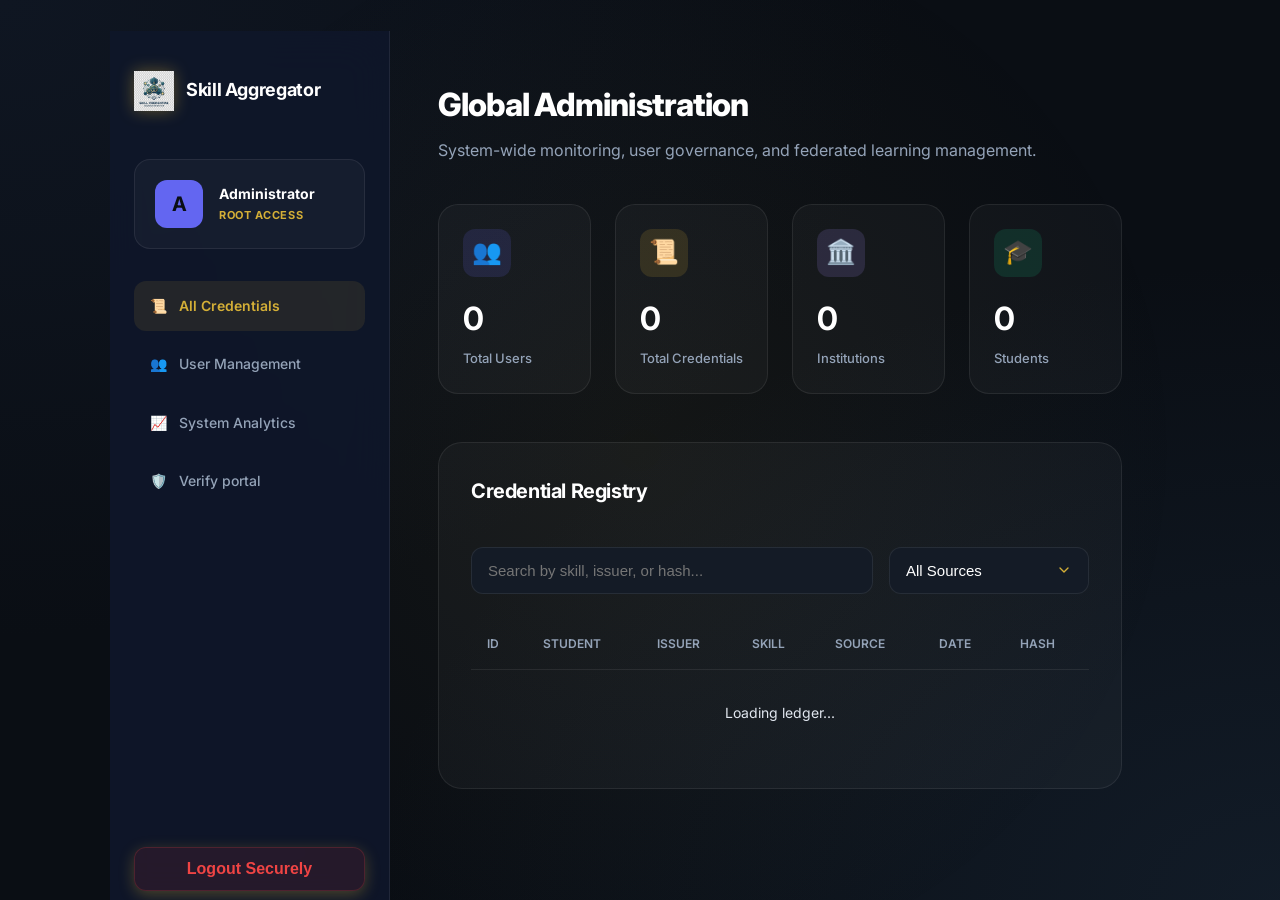
==== frontend/admin-dashboard.html @ e486b058 "Initial commit for Blockchain Skill Credential Aggregator System" ====
<!DOCTYPE html>
<html lang="en">

<head>
    <meta charset="UTF-8">
    <meta name="viewport" content="width=device-width, initial-scale=1.0">
    <title>Admin Dashboard - Skill Credential Aggregator</title>
    <link rel="stylesheet" href="style.css">
    <link rel="stylesheet" href="dashboard.css">
    <link rel="preconnect" href="https://fonts.googleapis.com">
    <link rel="preconnect" href="https://fonts.gstatic.com" crossorigin>
    <link href="https://fonts.googleapis.com/css2?family=Inter:wght@400;600;700&display=swap" rel="stylesheet">
    <script src="script.js" defer></script>
    <style>
        .badge-student {
            background: rgba(59, 130, 246, 0.1);
            color: #3b82f6;
        }

        .badge-institution {
            background: rgba(167, 139, 250, 0.1);
            color: #a78bfa;
        }

        .badge-admin {
            background: rgba(245, 158, 11, 0.1);
            color: #f59e0b;
        }

        .tab-btn {
            background: transparent;
            border: 1px solid var(--glass-border);
            color: var(--text-dim);
            padding: 10px 24px;
            border-radius: 10px;
            cursor: pointer;
            font-weight: 600;
            transition: var(--transition);
        }

        .tab-btn.active {
            background: var(--accent);
            color: var(--primary);
            border-color: var(--accent);
        }

        .tab-content {
            display: none;
        }

        .tab-content.active {
            display: block;
        }
    </style>
</head>

<body>
    <div class="dashboard">
        <!-- Sidebar -->
        <aside class="sidebar">
            <div class="sidebar-header">
                <img src="logo.png" alt="Logo" class="sidebar-logo">
                <div class="sidebar-title">Skill Aggregator</div>
            </div>

            <div class="user-profile">
                <div class="user-avatar" style="background: var(--info);">A</div>
                <div class="user-details">
                    <h3 id="adminNameHeader">Administrator</h3>
                    <p>Root Access</p>
                </div>
            </div>

            <nav class="nav-menu">
                <a href="#" class="nav-link tab-link active" onclick="switchTab('credentials')">
                    <span class="nav-icon">📜</span>
                    All Credentials
                </a>
                <a href="#" class="nav-link tab-link" onclick="switchTab('users')">
                    <span class="nav-icon">👥</span>
                    User Management
                </a>
                <a href="#" class="nav-link tab-link" onclick="switchTab('analytics')">
                    <span class="nav-icon">📈</span>
                    System Analytics
                </a>
                <a href="verify.html" class="nav-link">
                    <span class="nav-icon">🛡️</span>
                    Verify portal
                </a>
            </nav>

            <button class="logout-btn-sidebar" onclick="logout()">Logout Securely</button>
        </aside>

        <!-- Main Content -->
        <main class="main-content">
            <div class="page-header">
                <h1>Global Administration</h1>
                <p>System-wide monitoring, user governance, and federated learning management.</p>
            </div>

            <!-- Statistics Grid -->
            <div class="dashboard-grid">
                <div class="stat-card info">
                    <div class="stat-icon">👥</div>
                    <div class="stat-value" id="totalUsers">0</div>
                    <div class="stat-label">Total Users</div>
                </div>
                <div class="stat-card gold">
                    <div class="stat-icon">📜</div>
                    <div class="stat-value" id="totalCredentials">0</div>
                    <div class="stat-label">Total Credentials</div>
                </div>
                <div class="stat-card purple">
                    <div class="stat-icon">🏛️</div>
                    <div class="stat-value" id="totalInstitutions">0</div>
                    <div class="stat-label">Institutions</div>
                </div>
                <div class="stat-card success">
                    <div class="stat-icon">🎓</div>
                    <div class="stat-value" id="totalStudents">0</div>
                    <div class="stat-label">Students</div>
                </div>
            </div>

            <!-- Content Area -->
            <div class="content-section">
                <!-- Credentials Tab -->
                <div id="credentials-tab" class="tab-content active">
                    <div class="section-head">
                        <h2>Credential Registry</h2>
                    </div>

                    <div style="display: flex; gap: 16px; margin-bottom: 24px;">
                        <input type="text" id="credentialSearch" placeholder="Search by skill, issuer, or hash..."
                            onkeyup="filterCredentials()" style="flex: 1;">
                        <select id="credentialFilter" onchange="filterCredentials()" style="width: 200px;">
                            <option value="all">All Sources</option>
                            <option value="internal">Internal Only</option>
                            <option value="external">External Only</option>
                        </select>
                    </div>

                    <div class="table-container">
                        <table>
                            <thead>
                                <tr>
                                    <th>ID</th>
                                    <th>Student</th>
                                    <th>Issuer</th>
                                    <th>Skill</th>
                                    <th>Source</th>
                                    <th>Date</th>
                                    <th>Hash</th>
                                </tr>
                            </thead>
                            <tbody id="credentialsTableBody">
                                <tr>
                                    <td colspan="7" style="text-align: center; padding: 2rem;">Loading ledger...</td>
                                </tr>
                            </tbody>
                        </table>
                    </div>
                </div>

                <!-- Users Tab -->
                <div id="users-tab" class="tab-content">
                    <div class="section-head">
                        <h2>User Governance</h2>
                    </div>

                    <div style="display: flex; gap: 16px; margin-bottom: 24px;">
                        <input type="text" id="userSearch" placeholder="Search by name or email..."
                            onkeyup="filterUsers()" style="flex: 1;">
                        <select id="roleFilter" onchange="filterUsers()" style="width: 200px;">
                            <option value="all">All Roles</option>
                            <option value="student">Students Only</option>
                            <option value="institution">Institutions Only</option>
                            <option value="admin">Admins Only</option>
                        </select>
                    </div>

                    <div class="table-container">
                        <table>
                            <thead>
                                <tr>
                                    <th>ID</th>
                                    <th>Name</th>
                                    <th>Email</th>
                                    <th>Role</th>
                                    <th>Joined At</th>
                                    <th>Actions</th>
                                </tr>
                            </thead>
                            <tbody id="usersTableBody">
                                <tr>
                                    <td colspan="6" style="text-align: center; padding: 2rem;">Loading database...</td>
                                </tr>
                            </tbody>
                        </table>
                    </div>
                </div>

                <!-- Analytics Tab -->
                <div id="analytics-tab" class="tab-content">
                    <div class="section-head">
                        <h2>System Insights</h2>
                    </div>

                    <div class="dashboard-grid" style="margin-bottom: 32px;">
                        <div class="stat-card">
                            <div class="stat-label">Weekly Velocity</div>
                            <div class="stat-value" id="weekCredentials" style="font-size: 24px; color: var(--info);">0
                            </div>
                        </div>
                        <div class="stat-card">
                            <div class="stat-label">Monthly Growth</div>
                            <div class="stat-value" id="monthCredentials"
                                style="font-size: 24px; color: var(--success);">0</div>
                        </div>
                        <div class="stat-card">
                            <div class="stat-label">Top Issuer</div>
                            <div class="stat-value" id="topInstitution" style="font-size: 18px; color: var(--accent);">
                                --</div>
                        </div>
                        <div class="stat-card">
                            <div class="stat-label">Avg / Day</div>
                            <div class="stat-value" id="avgPerDay" style="font-size: 24px;">0</div>
                        </div>
                    </div>

                    <div
                        style="background: rgba(108, 92, 231, 0.05); border: 1px solid rgba(108, 92, 231, 0.2); padding: 24px; border-radius: 16px; margin-bottom: 32px;">
                        <h3 style="color: #6c5ce7; margin-bottom: 8px;">🔄 Federated Learning Operations</h3>
                        <p style="font-size: 14px; color: var(--text-dim); margin-bottom: 20px;">Aggregate decentralized
                            learning patterns into global recommendations.</p>
                        <button id="flBtn" onclick="runFL()" class="action-btn"
                            style="background: #6c5ce7; border: none; color: white;">
                            Execute Federated Update
                        </button>
                        <div id="flStatus"
                            style="margin-top: 15px; font-size: 0.9rem; color: #6c5ce7; font-weight: 600;"></div>
                    </div>

                    <h3>Public Ledger Activity</h3>
                    <div class="table-container">
                        <table>
                            <thead>
                                <tr>
                                    <th>Timestamp</th>
                                    <th>Protocol</th>
                                    <th>Details</th>
                                </tr>
                            </thead>
                            <tbody id="activityTableBody">
                                <tr>
                                    <td colspan="3" style="text-align: center; padding: 2rem;">Loading stream...</td>
                                </tr>
                            </tbody>
                        </table>
                    </div>
                </div>
            </div>
        </main>
    </div>

    <script>
        // Check authentication
        const token = localStorage.getItem('token');
        const role = localStorage.getItem('role');
        const name = localStorage.getItem('name');

        if (!token || role !== 'admin') {
            showToast("Restricted Access. Root privileges required.", "error");
            setTimeout(() => window.location.href = 'login.html', 1500);
        }

        // Display welcome message
        document.getElementById('adminNameHeader').textContent = name || 'Administrator';

        // Store data globally for filtering
        let allCredentials = [];
        let allUsers = [];

        // Load all data on page load
        loadAllData();

        async function loadAllData() {
            await loadCredentials();
            await loadUsers();
            calculateAnalytics();
        }

        // Load all credentials
        async function loadCredentials() {
            try {
                const response = await fetch('http://localhost:5000/credentials');
                allCredentials = await response.json();

                displayCredentials(allCredentials);
                document.getElementById('totalCredentials').textContent = allCredentials.length;
            } catch (error) {
                console.error('Error loading credentials:', error);
            }
        }

        // Display credentials in table
        function displayCredentials(credentials) {
            const tbody = document.getElementById('credentialsTableBody');

            if (credentials.length === 0) {
                tbody.innerHTML = '<tr><td colspan="7" style="text-align: center; padding: 2rem;">No credentials found.</td></tr>';
            } else {
                tbody.innerHTML = credentials.map(cred => `
                    <tr>
                        <td>${cred.id}</td>
                        <td style="font-weight: 600;">UID: ${cred.student_id}</td>
                        <td style="color: var(--text-dim);">${cred.issuer_name}</td>
                        <td style="color: var(--accent); font-weight: 700;">${cred.skill_name}</td>
                        <td>
                            <span class="badge badge-${cred.type}">${cred.type.toUpperCase()}</span>
                        </td>
                        <td>${new Date(cred.issue_date).toLocaleDateString()}</td>
                        <td class="hash-text" title="${cred.credential_hash}">${cred.credential_hash.substring(0, 10)}...</td>
                    </tr>
                `).join('');
            }
        }

        // Load all users
        async function loadUsers() {
            try {
                const response = await fetch('http://localhost:5000/users', {
                    headers: {
                        'Authorization': 'Bearer ' + token
                    }
                });
                allUsers = await response.json();

                displayUsers(allUsers);

                // Update statistics
                document.getElementById('totalUsers').textContent = allUsers.length;
                document.getElementById('totalInstitutions').textContent =
                    allUsers.filter(u => u.role === 'institution').length;
                document.getElementById('totalStudents').textContent =
                    allUsers.filter(u => u.role === 'student').length;
            } catch (error) {
                console.error('Error loading users:', error);
            }
        }

        // Display users in table
        function displayUsers(users) {
            const tbody = document.getElementById('usersTableBody');

            if (users.length === 0) {
                tbody.innerHTML = '<tr><td colspan="6" style="text-align: center; padding: 2rem;">No users found.</td></tr>';
            } else {
                tbody.innerHTML = users.map(user => `
                    <tr>
                        <td>${user.id}</td>
                        <td style="font-weight: 600;">${user.name}</td>
                        <td>${user.email}</td>
                        <td><span class="badge badge-${user.role}">${user.role.toUpperCase()}</span></td>
                        <td>${new Date(user.created_at).toLocaleDateString()}</td>
                        <td>
                            <button class="action-btn" onclick="deleteUser(${user.id}, '${user.name}')" 
                                style="padding: 6px 12px; font-size: 11px; background: rgba(239, 68, 68, 0.1); color: #ef4444; border: 1px solid #ef4444;">
                                Delete
                            </button>
                        </td>
                    </tr>
                `).join('');
            }
        }

        // Calculate analytics
        function calculateAnalytics() {
            const now = new Date();
            const weekAgo = new Date(now.getTime() - 7 * 24 * 60 * 60 * 1000);
            const monthAgo = new Date(now.getTime() - 30 * 24 * 60 * 60 * 1000);

            // Credentials this week
            const weekCount = allCredentials.filter(cred =>
                new Date(cred.issue_date) >= weekAgo
            ).length;
            document.getElementById('weekCredentials').textContent = weekCount;

            // Credentials this month
            const monthCount = allCredentials.filter(cred =>
                new Date(cred.issue_date) >= monthAgo
            ).length;
            document.getElementById('monthCredentials').textContent = monthCount;

            // Average per day
            const avgPerDay = allCredentials.length > 0 ?
                (allCredentials.length / 30).toFixed(1) : 0;
            document.getElementById('avgPerDay').textContent = avgPerDay;

            // Most active institution
            const institutionCounts = {};
            allCredentials.forEach(cred => {
                institutionCounts[cred.issuer_name] = (institutionCounts[cred.issuer_name] || 0) + 1;
            });
            const topInst = Object.keys(institutionCounts).reduce((a, b) =>
                institutionCounts[a] > institutionCounts[b] ? a : b, '-'
            );
            document.getElementById('topInstitution').textContent = topInst;

            // Recent activity
            const recentActivity = allCredentials.slice(-10).reverse();
            const activityBody = document.getElementById('activityTableBody');
            activityBody.innerHTML = recentActivity.map(cred => `
                <tr>
                    <td>${new Date(cred.issue_date).toLocaleDateString()}</td>
                    <td>Credential Issued</td>
                    <td>${cred.skill_name} by ${cred.issuer_name}</td>
                </tr>
            `).join('');
        }

        // Filter credentials
        function filterCredentials() {
            const searchTerm = document.getElementById('credentialSearch').value.toLowerCase();
            const filter = document.getElementById('credentialFilter').value;

            let filtered = allCredentials.filter(cred =>
                cred.skill_name.toLowerCase().includes(searchTerm) ||
                cred.issuer_name.toLowerCase().includes(searchTerm) ||
                cred.credential_hash.toLowerCase().includes(searchTerm)
            );

            if (filter !== 'all') {
                filtered = filtered.filter(cred => cred.type === filter);
            }

            displayCredentials(filtered);
        }

        // Filter users
        function filterUsers() {
            const searchTerm = document.getElementById('userSearch').value.toLowerCase();
            const roleFilter = document.getElementById('roleFilter').value;

            let filtered = allUsers.filter(user =>
                user.name.toLowerCase().includes(searchTerm) ||
                user.email.toLowerCase().includes(searchTerm)
            );

            if (roleFilter !== 'all') {
                filtered = filtered.filter(user => user.role === roleFilter);
            }

            displayUsers(filtered);
        }

        // Switch tabs
        function switchTab(tabName) {
            // Hide all tabs
            document.querySelectorAll('.tab-content').forEach(tab => {
                tab.classList.remove('active');
            });
            document.querySelectorAll('.tab-link').forEach(link => {
                link.classList.remove('active');
            });

            // Show selected tab
            document.getElementById(tabName + '-tab').classList.add('active');

            // Highlight the correct sidebar link
            const links = document.querySelectorAll('.tab-link');
            links.forEach(link => {
                if (link.getAttribute('onclick').includes(tabName)) {
                    link.classList.add('active');
                }
            });
        }

        // Module 4: Run Federated Learning
        async function runFL() {
            const btn = document.getElementById('flBtn');
            const status = document.getElementById('flStatus');

            btn.disabled = true;
            btn.innerHTML = '<span>⏳</span> Processing...';
            status.textContent = 'Simulating local training on decentralized nodes...';

            try {
                const response = await fetch('http://localhost:5000/admin/train-fl', {
                    method: 'POST',
                    headers: { 'Authorization': 'Bearer ' + token }
                });
                const data = await response.json();

                if (response.ok) {
                    status.innerHTML = `<span style="color: green;">✓ Round ${data.data.round} Complete!</span> New Trending Skill: <strong>${data.data.top_category}</strong>`;
                }
            } catch (err) {
                status.textContent = 'Error: Failed to connect to FL engine.';
            } finally {
                btn.disabled = false;
                btn.innerHTML = '<span>🔄</span> Trigger Federated Update';
            }
        }

        async function deleteUser(userId, userName) {
            if (!confirm(`Are you sure you want to permanently delete user "${userName}"? This will also remove all their credentials.`)) {
                return;
            }

            try {
                const response = await fetch(`http://localhost:5000/users/${userId}`, {
                    method: 'DELETE',
                    headers: { 'Authorization': 'Bearer ' + token }
                });
                const data = await response.json();

                if (response.ok) {
                    showToast(data.message, "success");
                    loadUsers(); // Refresh the list
                } else {
                    showToast(data.message, "error");
                }
            } catch (err) {
                console.error("Delete failed:", err);
                showToast("System error: Could not complete deletion.", "error");
            }
        }
    </script>
</body>

</html>
---- frontend/style.css ----
:root {
  --primary: #0a0e14;
  --secondary: #141b26;
  --accent: #d4af37;
  /* Metallic Gold */
  --accent-glow: rgba(212, 175, 55, 0.4);
  --text: #e1e7ef;
  --text-dim: #94a3b8;
  --success: #10b981;
  --danger: #ef4444;
  --info: #6366f1;

  --bg-mesh: radial-gradient(at 0% 0%, rgba(20, 30, 48, 0.5) 0, transparent 50%),
    radial-gradient(at 50% 0%, rgba(36, 59, 85, 0.5) 0, transparent 50%),
    radial-gradient(at 100% 0%, rgba(20, 30, 48, 0.5) 0, transparent 50%);

  --glass: rgba(255, 255, 255, 0.03);
  --glass-border: rgba(255, 255, 255, 0.08);
  --glass-heavy: rgba(15, 23, 42, 0.8);

  --font-main: 'Inter', system-ui, -apple-system, sans-serif;
  --transition: all 0.3s cubic-bezier(0.4, 0, 0.2, 1);
}

* {
  box-sizing: border-box;
  margin: 0;
  padding: 0;
}

body {
  font-family: var(--font-main);
  background-color: var(--primary);
  background-image: var(--bg-mesh);
  color: var(--text);
  min-height: 100vh;
  display: flex;
  justify-content: center;
  align-items: center;
  overflow-x: hidden;
  line-height: 1.6;
}

/* Background Animation */
body::before {
  content: '';
  position: fixed;
  top: 0;
  left: 0;
  width: 100%;
  height: 100%;
  background: radial-gradient(circle at 50% 50%, rgba(212, 175, 55, 0.05), transparent 70%);
  pointer-events: none;
  z-index: -1;
}

.container {
  background: var(--glass-heavy);
  backdrop-filter: blur(20px);
  -webkit-backdrop-filter: blur(20px);
  border: 1px solid var(--glass-border);
  border-radius: 24px;
  padding: 48px;
  width: 100%;
  max-width: 440px;
  box-shadow: 0 25px 50px -12px rgba(0, 0, 0, 0.5);
  text-align: center;
  position: relative;
  overflow: hidden;
  animation: slideIn 0.8s cubic-bezier(0.16, 1, 0.3, 1);
}

.container::after {
  content: '';
  position: absolute;
  top: 0;
  left: -100%;
  width: 100%;
  height: 2px;
  background: linear-gradient(90deg, transparent, var(--accent), transparent);
  animation: scan 3s infinite linear;
}

@keyframes scan {
  to {
    left: 100%;
  }
}

@keyframes slideIn {
  from {
    opacity: 0;
    transform: translateY(30px) scale(0.95);
  }

  to {
    opacity: 1;
    transform: translateY(0) scale(1);
  }
}

.logo {
  width: 90px;
  height: 90px;
  margin-bottom: 32px;
  object-fit: contain;
  filter: drop-shadow(0 0 15px var(--accent-glow));
  transition: var(--transition);
}

.logo:hover {
  transform: scale(1.05) rotate(5deg);
}

h2 {
  font-size: 28px;
  font-weight: 700;
  margin-bottom: 8px;
  letter-spacing: -0.02em;
  color: #fff;
}

.subtitle {
  color: var(--text-dim);
  font-size: 14px;
  margin-bottom: 32px;
}

.input-group {
  position: relative;
  margin-bottom: 20px;
  text-align: left;
}

.input-group label {
  display: block;
  font-size: 12px;
  font-weight: 600;
  color: var(--text-dim);
  margin-bottom: 8px;
  text-transform: uppercase;
  letter-spacing: 0.05em;
}

input,
select {
  width: 100%;
  padding: 14px 16px;
  background: var(--secondary);
  /* Solid background for better dropdown behavior */
  border: 1px solid var(--glass-border);
  border-radius: 12px;
  color: #fff;
  font-size: 15px;
  outline: none;
  transition: var(--transition);
}

input:hover,
select:hover {
  background: rgba(255, 255, 255, 0.05);
}

input:focus,
select:focus {
  border-color: var(--accent);
  background: rgba(255, 255, 255, 0.07);
  box-shadow: 0 0 0 4px var(--accent-glow);
}

button {
  width: 100%;
  padding: 16px;
  margin-top: 12px;
  background: var(--accent);
  border: none;
  border-radius: 12px;
  font-size: 16px;
  font-weight: 700;
  color: var(--primary);
  cursor: pointer;
  transition: var(--transition);
  box-shadow: 0 4px 15px rgba(212, 175, 55, 0.3);
}

button:hover {
  transform: translateY(-2px);
  box-shadow: 0 8px 25px rgba(212, 175, 55, 0.5);
  background: #e5c05b;
}

button:active {
  transform: translateY(0);
}

/* Toast System */
#toast-container {
  position: fixed;
  bottom: 30px;
  right: 30px;
  z-index: 9999;
  display: flex;
  flex-direction: column;
  gap: 12px;
}

.toast {
  background: rgba(255, 255, 255, 0.1);
  backdrop-filter: blur(15px);
  border: 1px solid rgba(255, 255, 255, 0.1);
  color: var(--text);
  padding: 16px 24px;
  border-radius: 12px;
  box-shadow: 0 10px 30px rgba(0, 0, 0, 0.3);
  display: flex;
  align-items: center;
  gap: 12px;
  font-weight: 600;
  min-width: 300px;
  transform: translateX(120%);
  transition: all 0.5s cubic-bezier(0.2, 0.8, 0.2, 1);
}

.toast.show {
  transform: translateX(0);
}

.toast-success {
  color: #10b981;
  border-left: 4px solid #10b981;
}

.toast-error {
  color: #ef4444;
  border-left: 4px solid #ef4444;
}

.toast-info {
  color: #3b82f6;
  border-left: 4px solid #3b82f6;
}

.link-text {
  margin-top: 24px;
  font-size: 14px;
  color: var(--text-dim);
}

.link {
  color: var(--accent);
  text-decoration: none;
  font-weight: 600;
  margin-left: 4px;
  transition: var(--transition);
}

.link:hover {
  color: #fff;
  text-shadow: 0 0 10px var(--accent-glow);
}

/* Custom Select Arrow */
select {
  appearance: none;
  background-image: url("data:image/svg+xml;charset=UTF-8,%3Csvg xmlns='http://www.w3.org/2000/svg' viewBox='0 0 24 24' fill='none' stroke='%23d4af37' stroke-width='2' stroke-linecap='round' stroke-linejoin='round'%3E%3Cpolyline points='6 9 12 15 18 9'%3E%3C/polyline%3E%3C/svg%3E");
  background-repeat: no-repeat;
  background-position: right 16px center;
  background-size: 16px;
}

option {
  background-color: #1a1c2c;
  /* Match the dark theme */
  color: #fff;
  padding: 10px;
}
---- frontend/dashboard.css ----
:root {
    --primary: #0a0e14;
    --secondary: #141b26;
    --accent: #d4af37;
    --accent-glow: rgba(212, 175, 55, 0.4);
    --text: #e1e7ef;
    --text-dim: #94a3b8;
    --success: #10b981;
    --warning: #f59e0b;
    --danger: #ef4444;
    --info: #6366f1;

    --glass: rgba(255, 255, 255, 0.03);
    --glass-border: rgba(255, 255, 255, 0.08);
    --glass-heavy: rgba(15, 23, 42, 0.95);

    --font-main: 'Inter', system-ui, sans-serif;
    --transition: all 0.3s cubic-bezier(0.4, 0, 0.2, 1);
    --sidebar-width: 280px;
}

* {
    box-sizing: border-box;
    margin: 0;
    padding: 0;
}

body {
    font-family: var(--font-main);
    background-color: var(--primary);
    background-image: radial-gradient(at 0% 0%, rgba(20, 30, 48, 0.5) 0, transparent 50%),
        radial-gradient(at 100% 100%, rgba(36, 59, 85, 0.3) 0, transparent 50%);
    color: var(--text);
    min-height: 100vh;
}

.dashboard {
    display: flex;
}

/* Sidebar Styling */
.sidebar {
    width: var(--sidebar-width);
    background: var(--glass-heavy);
    backdrop-filter: blur(20px);
    border-right: 1px solid var(--glass-border);
    padding: 40px 24px;
    position: fixed;
    height: 100vh;
    display: flex;
    flex-direction: column;
    z-index: 100;
    animation: slideInLeft 0.6s cubic-bezier(0.16, 1, 0.3, 1);
}

@keyframes slideInLeft {
    from {
        transform: translateX(-100%);
    }

    to {
        transform: translateX(0);
    }
}

.sidebar-header {
    display: flex;
    align-items: center;
    gap: 12px;
    margin-bottom: 48px;
}

.sidebar-logo {
    width: 40px;
    height: 40px;
    filter: drop-shadow(0 0 8px var(--accent-glow));
}

.sidebar-title {
    font-size: 18px;
    font-weight: 700;
    color: #fff;
    letter-spacing: -0.02em;
}

.user-profile {
    background: var(--glass);
    border: 1px solid var(--glass-border);
    border-radius: 16px;
    padding: 20px;
    margin-bottom: 32px;
    display: flex;
    align-items: center;
    gap: 16px;
}

.user-avatar {
    width: 48px;
    height: 48px;
    background: var(--accent);
    color: var(--primary);
    border-radius: 12px;
    display: flex;
    align-items: center;
    justify-content: center;
    font-weight: 700;
    font-size: 20px;
}

.user-details h3 {
    font-size: 14px;
    color: #fff;
    margin-bottom: 2px;
}

.user-details p {
    font-size: 11px;
    color: var(--accent);
    text-transform: uppercase;
    font-weight: 700;
    letter-spacing: 0.05em;
}

.nav-menu {
    list-style: none;
    flex-grow: 1;
}

.nav-link {
    display: flex;
    align-items: center;
    gap: 12px;
    padding: 14px 16px;
    color: var(--text-dim);
    text-decoration: none;
    border-radius: 12px;
    margin-bottom: 8px;
    font-size: 14px;
    font-weight: 500;
    transition: var(--transition);
}

.nav-link:hover {
    background: var(--glass);
    color: #fff;
}

.nav-link.active {
    background: rgba(212, 175, 55, 0.1);
    color: var(--accent);
    font-weight: 600;
}

.logout-btn-sidebar {
    margin-top: auto;
    background: rgba(239, 68, 68, 0.1);
    color: var(--danger);
    border: 1px solid rgba(239, 68, 68, 0.2);
    padding: 12px;
    border-radius: 12px;
    cursor: pointer;
    font-weight: 600;
    transition: var(--transition);
}

.logout-btn-sidebar:hover {
    background: var(--danger);
    color: #fff;
}

/* Main Content Styling */
.main-content {
    flex: 1;
    margin-left: var(--sidebar-width);
    padding: 48px;
    max-width: 1400px;
    animation: fadeIn 0.8s ease-out;
}

@keyframes fadeIn {
    from {
        opacity: 0;
        transform: translateY(20px);
    }

    to {
        opacity: 1;
        transform: translateY(0);
    }
}

.page-header {
    margin-bottom: 40px;
}

.page-header h1 {
    font-size: 32px;
    font-weight: 800;
    color: #fff;
    margin-bottom: 8px;
    letter-spacing: -0.03em;
}

.page-header p {
    color: var(--text-dim);
    font-size: 16px;
}

/* Dashboard Grid Component */
.dashboard-grid {
    display: grid;
    grid-template-columns: repeat(4, 1fr);
    gap: 24px;
    margin-bottom: 48px;
}

.stat-card {
    background: var(--glass);
    border: 1px solid var(--glass-border);
    border-radius: 20px;
    padding: 24px;
    transition: var(--transition);
    position: relative;
    overflow: hidden;
}

.stat-card:hover {
    transform: translateY(-4px);
    background: var(--glass-border);
    border-color: var(--accent);
}

.stat-icon {
    width: 48px;
    height: 48px;
    border-radius: 12px;
    display: flex;
    align-items: center;
    justify-content: center;
    font-size: 24px;
    margin-bottom: 16px;
    background: rgba(255, 255, 255, 0.05);
}

.stat-card.gold .stat-icon {
    background: rgba(212, 175, 55, 0.15);
    color: var(--accent);
}

.stat-card.success .stat-icon {
    background: rgba(16, 185, 129, 0.15);
    color: var(--success);
}

.stat-card.info .stat-icon {
    background: rgba(99, 102, 241, 0.15);
    color: var(--info);
}

.stat-card.purple .stat-icon {
    background: rgba(167, 139, 250, 0.15);
    color: #a78bfa;
}

.stat-value {
    font-size: 32px;
    font-weight: 700;
    color: #fff;
    margin-bottom: 4px;
}

.stat-label {
    font-size: 13px;
    color: var(--text-dim);
    font-weight: 500;
}

/* Sections & Tables */
.content-section {
    background: var(--glass);
    border: 1px solid var(--glass-border);
    border-radius: 24px;
    padding: 32px;
    margin-bottom: 32px;
}

.section-head {
    display: flex;
    justify-content: space-between;
    align-items: center;
    margin-bottom: 32px;
}

.section-head h2 {
    font-size: 20px;
    font-weight: 700;
    color: #fff;
}

.action-btn {
    background: var(--accent);
    color: var(--primary);
    padding: 10px 20px;
    border-radius: 10px;
    font-weight: 700;
    font-size: 13px;
    border: none;
    cursor: pointer;
    transition: var(--transition);
}

.action-btn:hover {
    transform: translateY(-2px);
    box-shadow: 0 4px 12px var(--accent-glow);
}

/* Table Styling */
.table-container {
    width: 100%;
    overflow-x: auto;
}

table {
    width: 100%;
    border-collapse: collapse;
}

th {
    text-align: left;
    padding: 16px;
    font-size: 12px;
    font-weight: 600;
    color: var(--text-dim);
    text-transform: uppercase;
    border-bottom: 1px solid var(--glass-border);
}

td {
    padding: 20px 16px;
    font-size: 14px;
    color: var(--text);
    border-bottom: 1px solid var(--glass-border);
}

tr:last-child td {
    border-bottom: none;
}

tr:hover {
    background: rgba(255, 255, 255, 0.02);
}

.badge {
    padding: 4px 12px;
    border-radius: 8px;
    font-size: 11px;
    font-weight: 700;
    text-transform: uppercase;
}

.badge-success {
    background: rgba(16, 185, 129, 0.1);
    color: var(--success);
}

.badge-warning {
    background: rgba(245, 158, 11, 0.1);
    color: var(--warning);
}

.badge-info {
    background: rgba(99, 102, 241, 0.1);
    color: var(--info);
}

.hash-text {
    font-family: 'JetBrains Mono', monospace;
    font-size: 12px;
    color: var(--text-dim);
    opacity: 0.7;
}

/* Responsive Overrides */
@media (max-width: 1200px) {
    .dashboard-grid {
        grid-template-columns: repeat(2, 1fr);
    }
}

@media (max-width: 768px) {
    .sidebar {
        display: none;
    }

    .main-content {
        margin-left: 0;
        padding: 24px;
    }

    .dashboard-grid {
        grid-template-columns: 1fr;
    }
}

/* Modal Styling */
.modal {
    display: none;
    position: fixed;
    top: 0;
    left: 0;
    width: 100%;
    height: 100%;
    background: rgba(0, 0, 0, 0.6);
    backdrop-filter: blur(8px);
    z-index: 1000;
    justify-content: center;
    align-items: center;
    animation: fadeIn 0.3s ease;
}

.modal-content {
    background: var(--glass-heavy);
    border: 1px solid var(--glass-border);
    border-radius: 24px;
    padding: 40px;
    width: 90%;
    max-width: 500px;
    position: relative;
    box-shadow: 0 25px 50px -12px rgba(0, 0, 0, 0.5);
    animation: scaleUp 0.4s cubic-bezier(0.16, 1, 0.3, 1);
}

@keyframes scaleUp {
    from {
        opacity: 0;
        transform: scale(0.95);
    }

    to {
        opacity: 1;
        transform: scale(1);
    }
}

.modal-header {
    margin-bottom: 24px;
}

.modal-header h2 {
    font-size: 24px;
    color: #fff;
    margin-bottom: 8px;
}

.modal-header p {
    color: var(--text-dim);
    font-size: 14px;
}

.close-btn {
    position: absolute;
    top: 24px;
    right: 24px;
    background: none;
    border: none;
    color: var(--text-dim);
    font-size: 24px;
    cursor: pointer;
    transition: var(--transition);
}

.close-btn:hover {
    color: #fff;
}

.form-group {
    margin-bottom: 20px;
}

.form-group label {
    display: block;
    font-size: 13px;
    color: var(--text-dim);
    margin-bottom: 8px;
    font-weight: 600;
}

.form-group input {
    width: 100%;
    background: rgba(255, 255, 255, 0.05);
    border: 1px solid var(--glass-border);
    border-radius: 12px;
    padding: 12px 16px;
    color: #fff;
    font-family: var(--font-main);
    transition: var(--transition);
}

.form-group input:focus {
    outline: none;
    border-color: var(--accent);
    background: rgba(255, 255, 255, 0.08);
}

.badge-external {
    background: rgba(167, 139, 250, 0.1);
    color: #a78bfa;
}

.badge-internal {
    background: rgba(16, 185, 129, 0.1);
    color: var(--success);
}
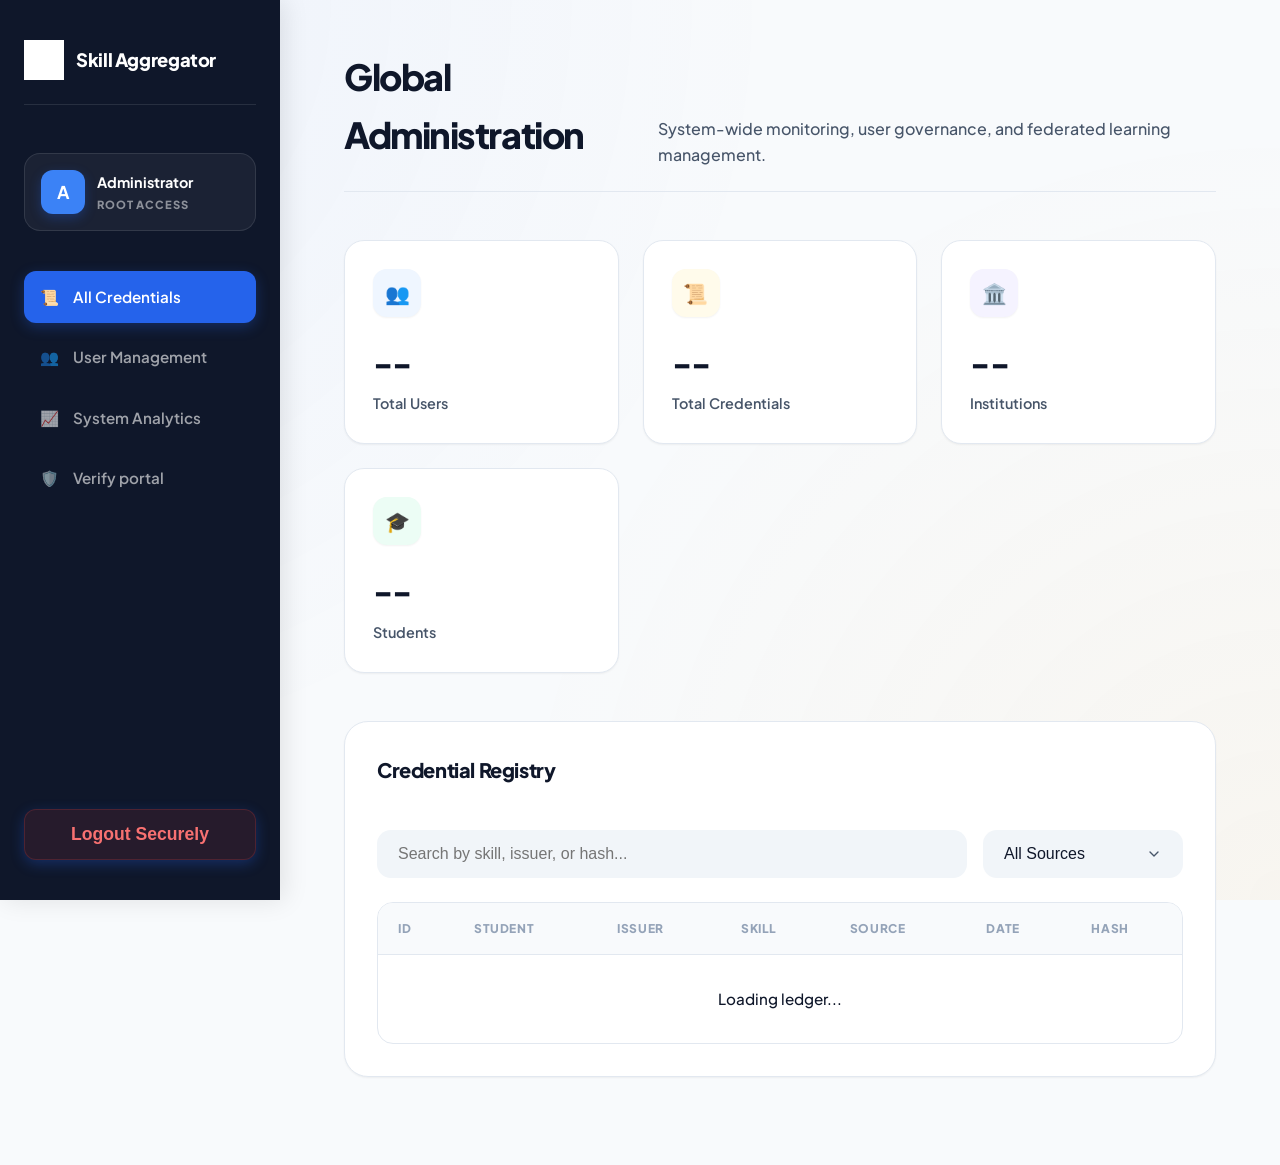
==== commit 1f8edbb2: "Update backend and frontend changes, including new landing page and CSS improvements" ====
--- a/frontend/admin-dashboard.html
+++ b/frontend/admin-dashboard.html
@@ -104,22 +104,22 @@
             <div class="dashboard-grid">
                 <div class="stat-card info">
                     <div class="stat-icon">👥</div>
-                    <div class="stat-value" id="totalUsers">0</div>
+                    <div class="stat-value" id="totalUsers">--</div>
                     <div class="stat-label">Total Users</div>
                 </div>
                 <div class="stat-card gold">
                     <div class="stat-icon">📜</div>
-                    <div class="stat-value" id="totalCredentials">0</div>
+                    <div class="stat-value" id="totalCredentials">--</div>
                     <div class="stat-label">Total Credentials</div>
                 </div>
                 <div class="stat-card purple">
                     <div class="stat-icon">🏛️</div>
-                    <div class="stat-value" id="totalInstitutions">0</div>
+                    <div class="stat-value" id="totalInstitutions">--</div>
                     <div class="stat-label">Institutions</div>
                 </div>
                 <div class="stat-card success">
                     <div class="stat-icon">🎓</div>
-                    <div class="stat-value" id="totalStudents">0</div>
+                    <div class="stat-value" id="totalStudents">--</div>
                     <div class="stat-label">Students</div>
                 </div>
             </div>
@@ -211,13 +211,13 @@
                     <div class="dashboard-grid" style="margin-bottom: 32px;">
                         <div class="stat-card">
                             <div class="stat-label">Weekly Velocity</div>
-                            <div class="stat-value" id="weekCredentials" style="font-size: 24px; color: var(--info);">0
+                            <div class="stat-value" id="weekCredentials" style="font-size: 24px; color: var(--info);">--
                             </div>
                         </div>
                         <div class="stat-card">
                             <div class="stat-label">Monthly Growth</div>
                             <div class="stat-value" id="monthCredentials"
-                                style="font-size: 24px; color: var(--success);">0</div>
+                                style="font-size: 24px; color: var(--success);">--</div>
                         </div>
                         <div class="stat-card">
                             <div class="stat-label">Top Issuer</div>
@@ -226,7 +226,7 @@
                         </div>
                         <div class="stat-card">
                             <div class="stat-label">Avg / Day</div>
-                            <div class="stat-value" id="avgPerDay" style="font-size: 24px;">0</div>
+                            <div class="stat-value" id="avgPerDay" style="font-size: 24px;">--</div>
                         </div>
                     </div>
 
--- a/frontend/style.css
+++ b/frontend/style.css
@@ -1,25 +1,30 @@
+@import url('https://fonts.googleapis.com/css2?family=Plus+Jakarta+Sans:wght@400;500;600;700;800&display=swap');
+
 :root {
-  --primary: #0a0e14;
-  --secondary: #141b26;
-  --accent: #d4af37;
-  /* Metallic Gold */
-  --accent-glow: rgba(212, 175, 55, 0.4);
-  --text: #e1e7ef;
-  --text-dim: #94a3b8;
+  --primary: #ffffff;
+  --bg-page: #f8fafc;
+  --accent: #0f172a;
+  --accent-blue: #2563eb;
+  --accent-blue-hover: #1d4ed8;
+  --accent-glow: rgba(37, 99, 235, 0.15);
+
+  --text-main: #0f172a;
+  --text-muted: #475569;
+  --text-light: #94a3b8;
+
   --success: #10b981;
   --danger: #ef4444;
-  --info: #6366f1;
-
-  --bg-mesh: radial-gradient(at 0% 0%, rgba(20, 30, 48, 0.5) 0, transparent 50%),
-    radial-gradient(at 50% 0%, rgba(36, 59, 85, 0.5) 0, transparent 50%),
-    radial-gradient(at 100% 0%, rgba(20, 30, 48, 0.5) 0, transparent 50%);
-
-  --glass: rgba(255, 255, 255, 0.03);
-  --glass-border: rgba(255, 255, 255, 0.08);
-  --glass-heavy: rgba(15, 23, 42, 0.8);
-
-  --font-main: 'Inter', system-ui, -apple-system, sans-serif;
-  --transition: all 0.3s cubic-bezier(0.4, 0, 0.2, 1);
+  --info: #3b82f6;
+
+  --border-subtle: #e2e8f0;
+  --border-focus: #2563eb;
+
+  --glass: rgba(255, 255, 255, 0.7);
+  --glass-heavy: rgba(255, 255, 255, 0.98);
+
+  --font-main: 'Plus Jakarta Sans', 'Inter', system-ui, -apple-system, sans-serif;
+  --transition: all 0.4s cubic-bezier(0.16, 1, 0.3, 1);
+  --shadow-xl: 0 25px 50px -12px rgb(0 0 0 / 0.15);
 }
 
 * {
@@ -30,9 +35,8 @@
 
 body {
   font-family: var(--font-main);
-  background-color: var(--primary);
-  background-image: var(--bg-mesh);
-  color: var(--text);
+  background-color: var(--bg-page);
+  color: var(--text-main);
   min-height: 100vh;
   display: flex;
   justify-content: center;
@@ -41,7 +45,7 @@
   line-height: 1.6;
 }
 
-/* Background Animation */
+/* Dynamic Mesh Background */
 body::before {
   content: '';
   position: fixed;
@@ -49,7 +53,9 @@
   left: 0;
   width: 100%;
   height: 100%;
-  background: radial-gradient(circle at 50% 50%, rgba(212, 175, 55, 0.05), transparent 70%);
+  background:
+    radial-gradient(circle at 0% 0%, rgba(37, 99, 235, 0.05) 0%, transparent 50%),
+    radial-gradient(circle at 100% 100%, rgba(245, 158, 11, 0.05) 0%, transparent 50%);
   pointer-events: none;
   z-index: -1;
 }
@@ -58,135 +64,117 @@
   background: var(--glass-heavy);
   backdrop-filter: blur(20px);
   -webkit-backdrop-filter: blur(20px);
-  border: 1px solid var(--glass-border);
-  border-radius: 24px;
-  padding: 48px;
-  width: 100%;
-  max-width: 440px;
-  box-shadow: 0 25px 50px -12px rgba(0, 0, 0, 0.5);
+  border: 1px solid var(--border-subtle);
+  border-radius: 32px;
+  padding: 56px;
+  width: 100%;
+  max-width: 460px;
+  box-shadow: var(--shadow-xl);
   text-align: center;
   position: relative;
   overflow: hidden;
-  animation: slideIn 0.8s cubic-bezier(0.16, 1, 0.3, 1);
-}
-
-.container::after {
-  content: '';
-  position: absolute;
-  top: 0;
-  left: -100%;
-  width: 100%;
-  height: 2px;
-  background: linear-gradient(90deg, transparent, var(--accent), transparent);
-  animation: scan 3s infinite linear;
-}
-
-@keyframes scan {
-  to {
-    left: 100%;
-  }
-}
-
-@keyframes slideIn {
+  animation: slideUp 0.8s cubic-bezier(0.16, 1, 0.3, 1);
+}
+
+@keyframes slideUp {
   from {
     opacity: 0;
-    transform: translateY(30px) scale(0.95);
+    transform: translateY(40px);
   }
 
   to {
     opacity: 1;
-    transform: translateY(0) scale(1);
+    transform: translateY(0);
   }
 }
 
 .logo {
-  width: 90px;
-  height: 90px;
+  width: 72px;
+  height: 72px;
   margin-bottom: 32px;
   object-fit: contain;
-  filter: drop-shadow(0 0 15px var(--accent-glow));
   transition: var(--transition);
 }
 
 .logo:hover {
-  transform: scale(1.05) rotate(5deg);
+  transform: scale(1.1) rotate(-5deg);
 }
 
 h2 {
-  font-size: 28px;
-  font-weight: 700;
-  margin-bottom: 8px;
-  letter-spacing: -0.02em;
-  color: #fff;
+  font-size: 2rem;
+  font-weight: 800;
+  margin-bottom: 12px;
+  letter-spacing: -0.03em;
+  color: var(--accent);
 }
 
 .subtitle {
-  color: var(--text-dim);
-  font-size: 14px;
-  margin-bottom: 32px;
+  color: var(--text-muted);
+  font-size: 1.05rem;
+  margin-bottom: 40px;
+  font-weight: 500;
 }
 
 .input-group {
   position: relative;
-  margin-bottom: 20px;
+  margin-bottom: 24px;
   text-align: left;
 }
 
 .input-group label {
   display: block;
-  font-size: 12px;
-  font-weight: 600;
-  color: var(--text-dim);
-  margin-bottom: 8px;
-  text-transform: uppercase;
-  letter-spacing: 0.05em;
+  font-size: 0.875rem;
+  font-weight: 700;
+  color: var(--accent);
+  margin-bottom: 10px;
+  letter-spacing: -0.01em;
 }
 
 input,
 select {
   width: 100%;
-  padding: 14px 16px;
-  background: var(--secondary);
-  /* Solid background for better dropdown behavior */
-  border: 1px solid var(--glass-border);
-  border-radius: 12px;
-  color: #fff;
-  font-size: 15px;
+  padding: 14px 20px;
+  background: #f1f5f9;
+  border: 1.5px solid transparent;
+  border-radius: 14px;
+  color: var(--text-main);
+  font-size: 1rem;
+  font-weight: 500;
   outline: none;
   transition: var(--transition);
 }
 
 input:hover,
 select:hover {
-  background: rgba(255, 255, 255, 0.05);
+  background: #e2e8f0;
 }
 
 input:focus,
 select:focus {
-  border-color: var(--accent);
-  background: rgba(255, 255, 255, 0.07);
-  box-shadow: 0 0 0 4px var(--accent-glow);
+  background: white;
+  border-color: var(--accent-blue);
+  box-shadow: 0 0 0 4px rgba(37, 99, 235, 0.1);
 }
 
 button {
   width: 100%;
   padding: 16px;
-  margin-top: 12px;
-  background: var(--accent);
+  margin-top: 16px;
+  background: var(--accent-blue);
   border: none;
-  border-radius: 12px;
-  font-size: 16px;
+  border-radius: 14px;
+  font-size: 1.1rem;
   font-weight: 700;
-  color: var(--primary);
+  color: white;
   cursor: pointer;
   transition: var(--transition);
-  box-shadow: 0 4px 15px rgba(212, 175, 55, 0.3);
+  box-shadow: 0 4px 14px 0 rgba(37, 99, 235, 0.3);
 }
 
 button:hover {
+  background: var(--accent-blue-hover);
   transform: translateY(-2px);
-  box-shadow: 0 8px 25px rgba(212, 175, 55, 0.5);
-  background: #e5c05b;
+  box-shadow: 0 6px 20px rgba(37, 99, 235, 0.4);
 }
 
 button:active {
@@ -196,7 +184,7 @@
 /* Toast System */
 #toast-container {
   position: fixed;
-  bottom: 30px;
+  top: 30px;
   right: 30px;
   z-index: 9999;
   display: flex;
@@ -205,20 +193,19 @@
 }
 
 .toast {
-  background: rgba(255, 255, 255, 0.1);
-  backdrop-filter: blur(15px);
-  border: 1px solid rgba(255, 255, 255, 0.1);
-  color: var(--text);
-  padding: 16px 24px;
-  border-radius: 12px;
-  box-shadow: 0 10px 30px rgba(0, 0, 0, 0.3);
+  background: white;
+  border: 1px solid var(--border-subtle);
+  color: var(--text-main);
+  padding: 18px 24px;
+  border-radius: 16px;
+  box-shadow: var(--shadow-xl);
   display: flex;
   align-items: center;
-  gap: 12px;
+  gap: 14px;
   font-weight: 600;
-  min-width: 300px;
+  min-width: 320px;
   transform: translateX(120%);
-  transition: all 0.5s cubic-bezier(0.2, 0.8, 0.2, 1);
+  transition: transform 0.6s cubic-bezier(0.16, 1, 0.3, 1);
 }
 
 .toast.show {
@@ -226,51 +213,48 @@
 }
 
 .toast-success {
-  color: #10b981;
-  border-left: 4px solid #10b981;
+  border-left: 6px solid var(--success);
 }
 
 .toast-error {
-  color: #ef4444;
-  border-left: 4px solid #ef4444;
+  border-left: 6px solid var(--danger);
 }
 
 .toast-info {
-  color: #3b82f6;
-  border-left: 4px solid #3b82f6;
+  border-left: 6px solid var(--info);
 }
 
 .link-text {
-  margin-top: 24px;
-  font-size: 14px;
-  color: var(--text-dim);
+  margin-top: 32px;
+  font-size: 0.95rem;
+  color: var(--text-muted);
+  font-weight: 500;
 }
 
 .link {
-  color: var(--accent);
+  color: var(--accent-blue);
   text-decoration: none;
-  font-weight: 600;
+  font-weight: 700;
   margin-left: 4px;
   transition: var(--transition);
 }
 
 .link:hover {
-  color: #fff;
-  text-shadow: 0 0 10px var(--accent-glow);
+  color: var(--accent-blue-hover);
+  text-decoration: underline;
 }
 
 /* Custom Select Arrow */
 select {
   appearance: none;
-  background-image: url("data:image/svg+xml;charset=UTF-8,%3Csvg xmlns='http://www.w3.org/2000/svg' viewBox='0 0 24 24' fill='none' stroke='%23d4af37' stroke-width='2' stroke-linecap='round' stroke-linejoin='round'%3E%3Cpolyline points='6 9 12 15 18 9'%3E%3C/polyline%3E%3C/svg%3E");
+  background-image: url("data:image/svg+xml;charset=UTF-8,%3Csvg xmlns='http://www.w3.org/2000/svg' viewBox='0 0 24 24' fill='none' stroke='%23475569' stroke-width='2' stroke-linecap='round' stroke-linejoin='round'%3E%3Cpolyline points='6 9 12 15 18 9'%3E%3C/polyline%3E%3C/svg%3E");
   background-repeat: no-repeat;
-  background-position: right 16px center;
+  background-position: right 20px center;
   background-size: 16px;
 }
 
 option {
-  background-color: #1a1c2c;
-  /* Match the dark theme */
-  color: #fff;
-  padding: 10px;
+  background-color: white;
+  color: var(--text-main);
+  padding: 12px;
 }
--- a/frontend/dashboard.css
+++ b/frontend/dashboard.css
@@ -1,22 +1,31 @@
+@import url('https://fonts.googleapis.com/css2?family=Plus+Jakarta+Sans:wght@400;500;600;700;800&display=swap');
+
 :root {
-    --primary: #0a0e14;
-    --secondary: #141b26;
-    --accent: #d4af37;
-    --accent-glow: rgba(212, 175, 55, 0.4);
-    --text: #e1e7ef;
-    --text-dim: #94a3b8;
+    --primary: #ffffff;
+    --bg-page: #f8fafc;
+    --accent: #0f172a;
+    --accent-blue: #2563eb;
+    --accent-blue-hover: #1d4ed8;
+    --accent-glow: rgba(37, 99, 235, 0.15);
+
+    --text-main: #0f172a;
+    --text-muted: #475569;
+    --text-light: #94a3b8;
+
     --success: #10b981;
     --warning: #f59e0b;
     --danger: #ef4444;
-    --info: #6366f1;
-
-    --glass: rgba(255, 255, 255, 0.03);
-    --glass-border: rgba(255, 255, 255, 0.08);
-    --glass-heavy: rgba(15, 23, 42, 0.95);
-
-    --font-main: 'Inter', system-ui, sans-serif;
-    --transition: all 0.3s cubic-bezier(0.4, 0, 0.2, 1);
+    --info: #3b82f6;
+
+    --border-subtle: #e2e8f0;
+    --border-focus: #2563eb;
+
+    --font-main: 'Plus Jakarta Sans', 'Inter', system-ui, sans-serif;
+    --transition: all 0.3s cubic-bezier(0.16, 1, 0.3, 1);
     --sidebar-width: 280px;
+    --shadow-sm: 0 1px 2px 0 rgb(0 0 0 / 0.05);
+    --shadow-md: 0 4px 6px -1px rgb(0 0 0 / 0.1), 0 2px 4px -2px rgb(0 0 0 / 0.1);
+    --shadow-lg: 0 10px 15px -3px rgb(0 0 0 / 0.1);
 }
 
 * {
@@ -27,11 +36,10 @@
 
 body {
     font-family: var(--font-main);
-    background-color: var(--primary);
-    background-image: radial-gradient(at 0% 0%, rgba(20, 30, 48, 0.5) 0, transparent 50%),
-        radial-gradient(at 100% 100%, rgba(36, 59, 85, 0.3) 0, transparent 50%);
-    color: var(--text);
+    background-color: var(--bg-page);
+    color: var(--text-main);
     min-height: 100vh;
+    -webkit-font-smoothing: antialiased;
 }
 
 .dashboard {
@@ -41,26 +49,15 @@
 /* Sidebar Styling */
 .sidebar {
     width: var(--sidebar-width);
-    background: var(--glass-heavy);
-    backdrop-filter: blur(20px);
-    border-right: 1px solid var(--glass-border);
+    background: var(--accent);
+    color: white;
     padding: 40px 24px;
     position: fixed;
     height: 100vh;
     display: flex;
     flex-direction: column;
-    z-index: 100;
-    animation: slideInLeft 0.6s cubic-bezier(0.16, 1, 0.3, 1);
-}
-
-@keyframes slideInLeft {
-    from {
-        transform: translateX(-100%);
-    }
-
-    to {
-        transform: translateX(0);
-    }
+    z-index: 1000;
+    box-shadow: 4px 0 24px rgba(0, 0, 0, 0.1);
 }
 
 .sidebar-header {
@@ -68,59 +65,66 @@
     align-items: center;
     gap: 12px;
     margin-bottom: 48px;
+    padding-bottom: 24px;
+    border-bottom: 1px solid rgba(255, 255, 255, 0.1);
 }
 
 .sidebar-logo {
     width: 40px;
     height: 40px;
-    filter: drop-shadow(0 0 8px var(--accent-glow));
+    object-fit: contain;
+    filter: brightness(0) invert(1);
 }
 
 .sidebar-title {
-    font-size: 18px;
-    font-weight: 700;
-    color: #fff;
+    font-size: 1.15rem;
+    font-weight: 800;
+    color: white;
     letter-spacing: -0.02em;
 }
 
+/* User Profile in Sidebar */
 .user-profile {
-    background: var(--glass);
-    border: 1px solid var(--glass-border);
+    background: rgba(255, 255, 255, 0.05);
+    border: 1px solid rgba(255, 255, 255, 0.1);
     border-radius: 16px;
-    padding: 20px;
-    margin-bottom: 32px;
-    display: flex;
-    align-items: center;
-    gap: 16px;
+    padding: 16px;
+    margin-bottom: 40px;
+    display: flex;
+    align-items: center;
+    gap: 12px;
 }
 
 .user-avatar {
-    width: 48px;
-    height: 48px;
-    background: var(--accent);
-    color: var(--primary);
+    width: 44px;
+    height: 44px;
+    background: var(--accent-blue);
+    color: white;
     border-radius: 12px;
     display: flex;
     align-items: center;
     justify-content: center;
     font-weight: 700;
-    font-size: 20px;
+    font-size: 1.1rem;
+    box-shadow: 0 4px 12px rgba(37, 99, 235, 0.3);
 }
 
 .user-details h3 {
-    font-size: 14px;
-    color: #fff;
+    font-size: 0.9rem;
+    font-weight: 700;
     margin-bottom: 2px;
+    color: white;
 }
 
 .user-details p {
-    font-size: 11px;
-    color: var(--accent);
+    font-size: 0.7rem;
+    color: rgba(255, 255, 255, 0.5);
     text-transform: uppercase;
-    font-weight: 700;
-    letter-spacing: 0.05em;
-}
-
+    font-weight: 800;
+    letter-spacing: 0.08em;
+}
+
+/* Nav Menu */
 .nav-menu {
     list-style: none;
     flex-grow: 1;
@@ -129,195 +133,199 @@
 .nav-link {
     display: flex;
     align-items: center;
-    gap: 12px;
+    gap: 14px;
     padding: 14px 16px;
-    color: var(--text-dim);
+    color: rgba(255, 255, 255, 0.6);
     text-decoration: none;
     border-radius: 12px;
     margin-bottom: 8px;
-    font-size: 14px;
-    font-weight: 500;
+    font-size: 0.95rem;
+    font-weight: 600;
     transition: var(--transition);
 }
 
 .nav-link:hover {
-    background: var(--glass);
-    color: #fff;
+    background: rgba(255, 255, 255, 0.08);
+    color: white;
+    transform: translateX(4px);
 }
 
 .nav-link.active {
-    background: rgba(212, 175, 55, 0.1);
-    color: var(--accent);
-    font-weight: 600;
+    background: var(--accent-blue);
+    color: white;
+    box-shadow: 0 4px 14px rgba(37, 99, 235, 0.3);
 }
 
 .logout-btn-sidebar {
     margin-top: auto;
     background: rgba(239, 68, 68, 0.1);
-    color: var(--danger);
+    color: #f87171;
     border: 1px solid rgba(239, 68, 68, 0.2);
-    padding: 12px;
+    padding: 14px;
     border-radius: 12px;
     cursor: pointer;
-    font-weight: 600;
-    transition: var(--transition);
+    font-weight: 700;
+    transition: var(--transition);
+    display: flex;
+    align-items: center;
+    justify-content: center;
+    gap: 10px;
 }
 
 .logout-btn-sidebar:hover {
-    background: var(--danger);
-    color: #fff;
-}
-
-/* Main Content Styling */
+    background: #ef4444;
+    color: white;
+    border-color: #ef4444;
+}
+
+/* Main Content Area */
 .main-content {
     flex: 1;
     margin-left: var(--sidebar-width);
-    padding: 48px;
+    padding: 48px 64px;
     max-width: 1400px;
-    animation: fadeIn 0.8s ease-out;
-}
-
-@keyframes fadeIn {
-    from {
-        opacity: 0;
-        transform: translateY(20px);
-    }
-
-    to {
-        opacity: 1;
-        transform: translateY(0);
-    }
 }
 
 .page-header {
-    margin-bottom: 40px;
+    display: flex;
+    justify-content: space-between;
+    align-items: flex-end;
+    margin-bottom: 48px;
+    padding-bottom: 24px;
+    border-bottom: 1px solid var(--border-subtle);
 }
 
 .page-header h1 {
-    font-size: 32px;
-    font-weight: 800;
-    color: #fff;
-    margin-bottom: 8px;
-    letter-spacing: -0.03em;
+    font-size: 2.25rem;
+    font-weight: 800;
+    color: var(--accent);
+    letter-spacing: -0.04em;
+    margin-bottom: 4px;
 }
 
 .page-header p {
-    color: var(--text-dim);
-    font-size: 16px;
-}
-
-/* Dashboard Grid Component */
+    color: var(--text-muted);
+    font-size: 1rem;
+    font-weight: 500;
+}
+
+/* Dashboard Stats Grid */
 .dashboard-grid {
     display: grid;
-    grid-template-columns: repeat(4, 1fr);
+    grid-template-columns: repeat(auto-fit, minmax(240px, 1fr));
     gap: 24px;
     margin-bottom: 48px;
 }
 
 .stat-card {
-    background: var(--glass);
-    border: 1px solid var(--glass-border);
+    background: white;
+    border: 1px solid var(--border-subtle);
     border-radius: 20px;
-    padding: 24px;
-    transition: var(--transition);
-    position: relative;
-    overflow: hidden;
+    padding: 28px;
+    box-shadow: var(--shadow-sm);
+    transition: var(--transition);
 }
 
 .stat-card:hover {
-    transform: translateY(-4px);
-    background: var(--glass-border);
-    border-color: var(--accent);
+    transform: translateY(-8px);
+    box-shadow: var(--shadow-lg);
+    border-color: var(--accent-blue);
 }
 
 .stat-icon {
     width: 48px;
     height: 48px;
-    border-radius: 12px;
+    border-radius: 14px;
     display: flex;
     align-items: center;
     justify-content: center;
-    font-size: 24px;
-    margin-bottom: 16px;
-    background: rgba(255, 255, 255, 0.05);
+    font-size: 1.25rem;
+    margin-bottom: 20px;
+    box-shadow: var(--shadow-sm);
 }
 
 .stat-card.gold .stat-icon {
-    background: rgba(212, 175, 55, 0.15);
+    color: #f59e0b;
+    background: #fffbeb;
+}
+
+.stat-card.success .stat-icon {
+    color: #10b981;
+    background: #ecfdf5;
+}
+
+.stat-card.info .stat-icon {
+    color: #3b82f6;
+    background: #eff6ff;
+}
+
+.stat-card.purple .stat-icon {
+    color: #8b5cf6;
+    background: #f5f3ff;
+}
+
+.stat-value {
+    font-size: 2rem;
+    font-weight: 800;
     color: var(--accent);
-}
-
-.stat-card.success .stat-icon {
-    background: rgba(16, 185, 129, 0.15);
-    color: var(--success);
-}
-
-.stat-card.info .stat-icon {
-    background: rgba(99, 102, 241, 0.15);
-    color: var(--info);
-}
-
-.stat-card.purple .stat-icon {
-    background: rgba(167, 139, 250, 0.15);
-    color: #a78bfa;
-}
-
-.stat-value {
-    font-size: 32px;
-    font-weight: 700;
-    color: #fff;
     margin-bottom: 4px;
+    letter-spacing: -0.02em;
 }
 
 .stat-label {
-    font-size: 13px;
-    color: var(--text-dim);
-    font-weight: 500;
-}
-
-/* Sections & Tables */
+    font-size: 0.9rem;
+    color: var(--text-muted);
+    font-weight: 600;
+}
+
+/* Sections */
 .content-section {
-    background: var(--glass);
-    border: 1px solid var(--glass-border);
+    background: white;
+    border: 1px solid var(--border-subtle);
     border-radius: 24px;
     padding: 32px;
+    margin-bottom: 40px;
+    box-shadow: var(--shadow-sm);
+}
+
+.section-head {
+    display: flex;
+    justify-content: space-between;
+    align-items: center;
     margin-bottom: 32px;
 }
 
-.section-head {
-    display: flex;
-    justify-content: space-between;
-    align-items: center;
-    margin-bottom: 32px;
-}
-
 .section-head h2 {
-    font-size: 20px;
+    font-size: 1.25rem;
+    font-weight: 800;
+    color: var(--accent);
+    letter-spacing: -0.02em;
+}
+
+.action-btn {
+    background: var(--accent-blue);
+    color: white;
+    padding: 10px 20px;
+    border-radius: 12px;
     font-weight: 700;
-    color: #fff;
-}
-
-.action-btn {
-    background: var(--accent);
-    color: var(--primary);
-    padding: 10px 20px;
-    border-radius: 10px;
-    font-weight: 700;
-    font-size: 13px;
+    font-size: 0.9rem;
     border: none;
     cursor: pointer;
     transition: var(--transition);
+    box-shadow: 0 4px 12px rgba(37, 99, 235, 0.2);
 }
 
 .action-btn:hover {
+    background: var(--accent-blue-hover);
     transform: translateY(-2px);
-    box-shadow: 0 4px 12px var(--accent-glow);
-}
-
-/* Table Styling */
+    box-shadow: 0 6px 16px rgba(37, 99, 235, 0.3);
+}
+
+/* Table Style */
 .table-container {
-    width: 100%;
     overflow-x: auto;
+    border-radius: 16px;
+    border: 1px solid var(--border-subtle);
 }
 
 table {
@@ -327,79 +335,80 @@
 
 th {
     text-align: left;
-    padding: 16px;
-    font-size: 12px;
-    font-weight: 600;
-    color: var(--text-dim);
+    padding: 16px 20px;
+    font-size: 0.75rem;
+    font-weight: 800;
+    color: var(--text-light);
     text-transform: uppercase;
-    border-bottom: 1px solid var(--glass-border);
+    background: #f8fafc;
+    border-bottom: 1px solid var(--border-subtle);
+    letter-spacing: 0.05em;
 }
 
 td {
-    padding: 20px 16px;
-    font-size: 14px;
-    color: var(--text);
-    border-bottom: 1px solid var(--glass-border);
+    padding: 20px;
+    font-size: 0.95rem;
+    color: var(--text-main);
+    border-bottom: 1px solid var(--border-subtle);
+    font-weight: 500;
+}
+
+tr:hover td {
+    background: #f1f5f9;
 }
 
 tr:last-child td {
     border-bottom: none;
 }
 
-tr:hover {
-    background: rgba(255, 255, 255, 0.02);
-}
-
+/* Badges */
 .badge {
-    padding: 4px 12px;
-    border-radius: 8px;
-    font-size: 11px;
+    padding: 6px 12px;
+    border-radius: 20px;
+    font-size: 0.75rem;
     font-weight: 700;
-    text-transform: uppercase;
+    display: inline-flex;
+    align-items: center;
+    gap: 6px;
 }
 
 .badge-success {
-    background: rgba(16, 185, 129, 0.1);
-    color: var(--success);
+    background: #ecfdf5;
+    color: #059669;
 }
 
 .badge-warning {
-    background: rgba(245, 158, 11, 0.1);
-    color: var(--warning);
+    background: #fffbeb;
+    color: #d97706;
 }
 
 .badge-info {
-    background: rgba(99, 102, 241, 0.1);
-    color: var(--info);
+    background: #eff6ff;
+    color: #2563eb;
+}
+
+.badge-student {
+    background: #eff6ff;
+    color: #2563eb;
+}
+
+.badge-institution {
+    background: #fdf4ff;
+    color: #a21caf;
+}
+
+.badge-admin {
+    background: #fef2f2;
+    color: #dc2626;
 }
 
 .hash-text {
-    font-family: 'JetBrains Mono', monospace;
-    font-size: 12px;
-    color: var(--text-dim);
-    opacity: 0.7;
-}
-
-/* Responsive Overrides */
-@media (max-width: 1200px) {
-    .dashboard-grid {
-        grid-template-columns: repeat(2, 1fr);
-    }
-}
-
-@media (max-width: 768px) {
-    .sidebar {
-        display: none;
-    }
-
-    .main-content {
-        margin-left: 0;
-        padding: 24px;
-    }
-
-    .dashboard-grid {
-        grid-template-columns: 1fr;
-    }
+    font-family: 'JetBrains Mono', 'Consolas', monospace;
+    font-size: 0.8rem;
+    color: var(--text-light);
+    background: #f1f5f9;
+    padding: 4px 8px;
+    border-radius: 6px;
 }
 
 /* Modal Styling */
@@ -410,104 +419,170 @@
     left: 0;
     width: 100%;
     height: 100%;
-    background: rgba(0, 0, 0, 0.6);
+    background: rgba(15, 23, 42, 0.4);
     backdrop-filter: blur(8px);
-    z-index: 1000;
+    z-index: 2000;
     justify-content: center;
     align-items: center;
-    animation: fadeIn 0.3s ease;
 }
 
 .modal-content {
-    background: var(--glass-heavy);
-    border: 1px solid var(--glass-border);
+    background: white;
     border-radius: 24px;
     padding: 40px;
     width: 90%;
     max-width: 500px;
     position: relative;
-    box-shadow: 0 25px 50px -12px rgba(0, 0, 0, 0.5);
-    animation: scaleUp 0.4s cubic-bezier(0.16, 1, 0.3, 1);
-}
-
-@keyframes scaleUp {
+    box-shadow: var(--shadow-xl);
+    animation: modalSlideUp 0.4s cubic-bezier(0.16, 1, 0.3, 1);
+}
+
+@keyframes modalSlideUp {
     from {
         opacity: 0;
-        transform: scale(0.95);
+        transform: translateY(20px);
     }
 
     to {
         opacity: 1;
-        transform: scale(1);
-    }
-}
-
-.modal-header {
-    margin-bottom: 24px;
-}
-
-.modal-header h2 {
-    font-size: 24px;
-    color: #fff;
-    margin-bottom: 8px;
-}
-
-.modal-header p {
-    color: var(--text-dim);
-    font-size: 14px;
+        transform: translateY(0);
+    }
 }
 
 .close-btn {
     position: absolute;
     top: 24px;
     right: 24px;
-    background: none;
+    background: #f1f5f9;
     border: none;
-    color: var(--text-dim);
-    font-size: 24px;
+    width: 32px;
+    height: 32px;
+    border-radius: 50%;
+    display: flex;
+    align-items: center;
+    justify-content: center;
+    color: var(--text-muted);
     cursor: pointer;
     transition: var(--transition);
 }
 
 .close-btn:hover {
-    color: #fff;
+    background: #e2e8f0;
+    color: var(--accent);
 }
 
 .form-group {
-    margin-bottom: 20px;
+    margin-bottom: 24px;
 }
 
 .form-group label {
     display: block;
-    font-size: 13px;
-    color: var(--text-dim);
-    margin-bottom: 8px;
-    font-weight: 600;
-}
-
-.form-group input {
+    font-size: 0.875rem;
+    color: var(--accent);
+    margin-bottom: 10px;
+    font-weight: 700;
+}
+
+.form-group input,
+.input-group input,
+.form-group select {
     width: 100%;
-    background: rgba(255, 255, 255, 0.05);
-    border: 1px solid var(--glass-border);
+    background: #f1f5f9;
+    border: 1.5px solid transparent;
     border-radius: 12px;
     padding: 12px 16px;
-    color: #fff;
+    color: var(--text-main);
     font-family: var(--font-main);
-    transition: var(--transition);
-}
-
-.form-group input:focus {
+    font-size: 0.95rem;
+    font-weight: 500;
+    transition: var(--transition);
+}
+
+.form-group input:focus,
+.input-group input:focus,
+.form-group select:focus {
     outline: none;
-    border-color: var(--accent);
-    background: rgba(255, 255, 255, 0.08);
-}
-
-.badge-external {
-    background: rgba(167, 139, 250, 0.1);
-    color: #a78bfa;
-}
-
-.badge-internal {
-    background: rgba(16, 185, 129, 0.1);
-    color: var(--success);
+    background: white;
+    border-color: var(--accent-blue);
+    box-shadow: 0 0 0 4px rgba(37, 99, 235, 0.1);
+}
+
+/* Card Grid for Resources/Skills */
+.card-grid {
+    display: grid;
+    grid-template-columns: repeat(auto-fill, minmax(300px, 1fr));
+    gap: 24px;
+}
+
+.card {
+    background: white;
+    border: 1px solid var(--border-subtle);
+    border-radius: 20px;
+    padding: 24px;
+    transition: var(--transition);
+    box-shadow: var(--shadow-sm);
+}
+
+.card:hover {
+    transform: translateY(-8px);
+    box-shadow: var(--shadow-lg);
+    border-color: var(--accent-blue);
+}
+
+.card-title {
+    font-size: 1.15rem;
+    font-weight: 800;
+    color: var(--accent);
+    margin-bottom: 8px;
+    letter-spacing: -0.02em;
+}
+
+.card-description {
+    font-size: 0.95rem;
+    color: var(--text-muted);
+    line-height: 1.6;
+}
+
+@media (max-width: 1024px) {
+    .sidebar {
+        width: 80px;
+        padding: 32px 12px;
+    }
+
+    .sidebar-title,
+    .user-details,
+    .nav-link span,
+    .logout-btn-sidebar span {
+        display: none;
+    }
+
+    .main-content {
+        margin-left: 80px;
+        padding: 32px;
+    }
+
+    .sidebar-header {
+        justify-content: center;
+    }
+
+    .nav-link {
+        justify-content: center;
+        padding: 16px;
+    }
+}
+
+@media (max-width: 768px) {
+    .dashboard-grid {
+        grid-template-columns: 1fr;
+    }
+
+    .page-header {
+        flex-direction: column;
+        align-items: flex-start;
+        gap: 16px;
+    }
+
+    .main-content {
+        padding: 24px;
+    }
 }
